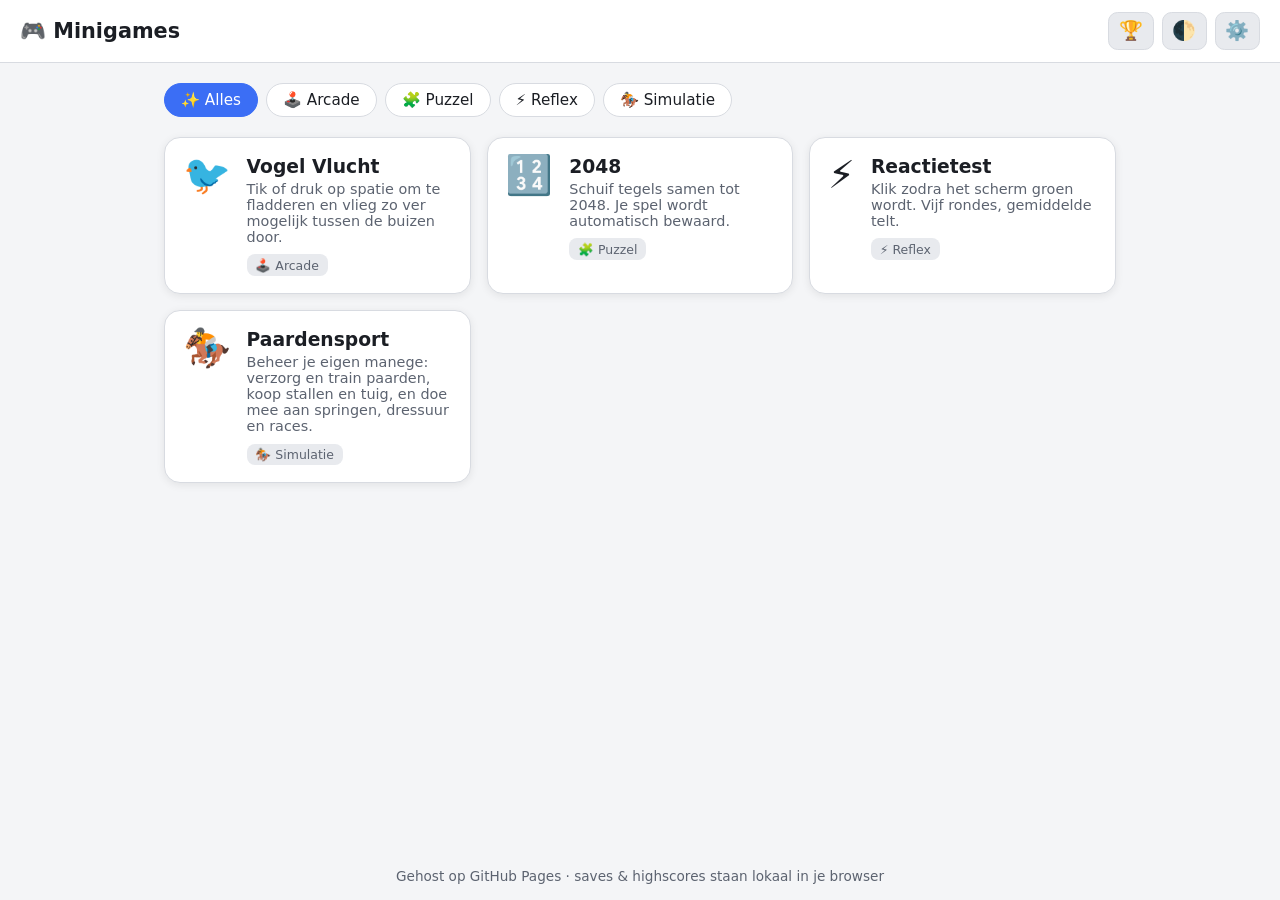
==== index.html @ d3702ab7 "Zichtbare synchronisatiestatus met details en foutmeldingen - js/sync.js: statusmachine (offline/syn" ====
<!doctype html>
<html lang="nl">
<head>
  <meta charset="utf-8">
  <meta name="viewport" content="width=device-width, initial-scale=1">
  <title>Minigames</title>
  <meta name="description" content="Een verzameling minigames met highscores, gebouwd voor GitHub Pages.">
  <link rel="icon" href="data:image/svg+xml,<svg xmlns=%22http://www.w3.org/2000/svg%22 viewBox=%220 0 100 100%22><text y=%22.9em%22 font-size=%2290%22>🎮</text></svg>">
  <link rel="icon" type="image/png" sizes="192x192" href="icons/icon-192.png">

  <!-- PWA: installeerbaar via Chrome op Android -->
  <link rel="manifest" href="manifest.webmanifest">
  <link rel="apple-touch-icon" href="icons/icon-192.png">
  <meta name="mobile-web-app-capable" content="yes">
  <meta name="apple-mobile-web-app-capable" content="yes">
  <meta name="apple-mobile-web-app-title" content="Minigames">
  <meta name="theme-color" content="#16181d" media="(prefers-color-scheme: dark)">
  <meta name="theme-color" content="#f4f5f7" media="(prefers-color-scheme: light)">

  <link rel="stylesheet" href="css/style.css">
  <script>
    // Thema direct toepassen vóór de eerste render om een flits te voorkomen.
    // Thema staat plat in minigames.settings; oude opslag (v1) als terugval.
    try {
      let t = JSON.parse(localStorage.getItem('minigames.settings') || '{}').theme;
      if (!t) t = JSON.parse(localStorage.getItem('minigames.v1') || '{}')?.settings?.theme;
      if (t) document.documentElement.dataset.theme = t;
    } catch { /* geen opgeslagen data */ }
  </script>
</head>
<body>
  <header class="app-header">
    <a class="app-title" href="#/">🎮 Minigames</a>
    <div class="header-actions">
      <button id="install-btn" class="btn btn-primary" hidden>Installeren</button>
      <button id="sync-status" class="sync-chip" title="Synchronisatiestatus" hidden></button>
      <button id="scores-btn" class="icon-btn" title="Highscores" aria-label="Highscores">🏆</button>
      <button id="account-btn" class="icon-btn" title="Inloggen / account aanmaken" aria-label="Account" hidden>👤</button>
      <button id="theme-toggle" class="icon-btn" title="Wissel licht/donker thema" aria-label="Wissel thema">🌓</button>
      <button id="data-btn" class="icon-btn" title="Opslag &amp; gegevens" aria-label="Opslag en gegevens">⚙️</button>
    </div>
  </header>

  <main id="view" class="view"></main>

  <footer class="app-footer">
    Gehost op GitHub Pages · saves &amp; highscores staan lokaal in je browser
  </footer>

  <dialog id="data-dialog">
    <h2>Gegevens</h2>
    <p>Je saves en highscores staan (versleuteld) op dit apparaat. Log in met een account om ze ook online te bewaren en op de ranglijst te komen.</p>
    <div class="dialog-actions">
      <button id="reset-btn" class="btn btn-danger">Wis alle gegevens op dit apparaat</button>
    </div>
    <form method="dialog"><button class="btn btn-primary">Sluiten</button></form>
  </dialog>

  <dialog id="account-dialog"></dialog>
  <dialog id="sync-dialog"></dialog>

  <script type="module" src="js/main.js"></script>
</body>
</html>
---- css/style.css ----
/* Thema's: licht is standaard, donker via systeemvoorkeur of data-theme. */
:root {
  --bg: #f4f5f7;
  --bg-card: #ffffff;
  --bg-inset: #e8eaee;
  --text: #1b1e24;
  --text-muted: #5c6370;
  --accent: #3b6ef5;
  --accent-text: #ffffff;
  --danger: #d64545;
  --border: #d8dbe1;
  --shadow: 0 2px 8px rgb(0 0 0 / 0.08);
  color-scheme: light;
}

@media (prefers-color-scheme: dark) {
  :root:not([data-theme='light']) {
    --bg: #14161a;
    --bg-card: #1e2128;
    --bg-inset: #2a2e37;
    --text: #e8eaee;
    --text-muted: #9aa1ad;
    --accent: #6a8ff7;
    --accent-text: #10131a;
    --danger: #e06c6c;
    --border: #333845;
    --shadow: 0 2px 8px rgb(0 0 0 / 0.4);
    color-scheme: dark;
  }
}

:root[data-theme='dark'] {
  --bg: #14161a;
  --bg-card: #1e2128;
  --bg-inset: #2a2e37;
  --text: #e8eaee;
  --text-muted: #9aa1ad;
  --accent: #6a8ff7;
  --accent-text: #10131a;
  --danger: #e06c6c;
  --border: #333845;
  --shadow: 0 2px 8px rgb(0 0 0 / 0.4);
  color-scheme: dark;
}

* { box-sizing: border-box; }

/* Zorg dat het hidden-attribuut altijd wint, ook op elementen met een
   eigen display (zoals .btn). Anders blijft bv. de installatieknop zichtbaar. */
[hidden] { display: none !important; }

body {
  margin: 0;
  font-family: system-ui, -apple-system, 'Segoe UI', sans-serif;
  background: var(--bg);
  color: var(--text);
  min-height: 100vh;
  display: flex;
  flex-direction: column;
}

/* ---------- shell ---------- */

.app-header {
  display: flex;
  justify-content: space-between;
  align-items: center;
  padding: 0.75rem 1.25rem;
  background: var(--bg-card);
  border-bottom: 1px solid var(--border);
  position: sticky;
  top: 0;
  z-index: 10;
}

.app-title {
  font-size: 1.3rem;
  font-weight: 700;
  color: var(--text);
  text-decoration: none;
}

.header-actions { display: flex; gap: 0.5rem; }

.icon-btn {
  font-size: 1.2rem;
  background: var(--bg-inset);
  border: 1px solid var(--border);
  border-radius: 0.6rem;
  padding: 0.4rem 0.6rem;
  cursor: pointer;
}
.icon-btn:hover { border-color: var(--accent); }

/* synchronisatie-indicator in de header */
.sync-chip {
  display: inline-flex;
  align-items: center;
  gap: 0.35rem;
  font-size: 0.8rem;
  font-family: inherit;
  border: 1px solid var(--border);
  background: var(--bg-inset);
  color: var(--text-muted);
  border-radius: 1rem;
  padding: 0.35rem 0.7rem;
  cursor: pointer;
  white-space: nowrap;
}
.sync-chip .sync-ico { font-weight: 700; }
.sync-chip.sync-ok { color: #2e9e4f; border-color: rgba(46, 158, 79, 0.4); }
.sync-chip.sync-syncing { color: var(--accent); border-color: var(--accent); }
.sync-chip.sync-pending { color: #b8860b; border-color: rgba(184, 134, 11, 0.4); }
.sync-chip.sync-offline { color: var(--text-muted); }
.sync-chip.sync-error { color: var(--danger); border-color: var(--danger); }
.sync-ico.spin { display: inline-block; animation: sync-spin 0.9s linear infinite; }
@keyframes sync-spin { to { transform: rotate(360deg); } }
@media (max-width: 34rem) { .sync-chip .sync-label { display: none; } }

.sync-err-box {
  background: var(--bg-inset);
  border: 1px solid var(--danger);
  border-radius: 0.6rem;
  padding: 0.6rem 0.8rem;
  margin: 0.6rem 0;
  color: var(--text);
  font-size: 0.85rem;
  word-break: break-word;
}
.sync-hint { color: var(--text-muted); font-size: 0.85rem; margin: 0.2rem 0 0; }
.muted-line { color: var(--text-muted); font-size: 0.85rem; }
.sc-err { color: var(--danger); font-size: 0.78rem; word-break: break-word; }

.view {
  flex: 1;
  width: 100%;
  max-width: 62rem;
  margin: 0 auto;
  padding: 1.25rem;
}

.app-footer {
  text-align: center;
  padding: 1rem;
  color: var(--text-muted);
  font-size: 0.85rem;
}

/* ---------- knoppen ---------- */

.btn {
  display: inline-block;
  background: var(--bg-inset);
  color: var(--text);
  border: 1px solid var(--border);
  border-radius: 0.6rem;
  padding: 0.5rem 1rem;
  font-size: 0.95rem;
  font-family: inherit;
  cursor: pointer;
  text-decoration: none;
  text-align: center;
}
.btn:hover { border-color: var(--accent); }
.btn-primary { background: var(--accent); color: var(--accent-text); border-color: var(--accent); }
.btn-danger { color: var(--danger); border-color: var(--danger); }

/* ---------- startscherm ---------- */

.chips { display: flex; flex-wrap: wrap; gap: 0.5rem; margin-bottom: 1.25rem; }

.chip {
  background: var(--bg-card);
  border: 1px solid var(--border);
  color: var(--text);
  border-radius: 2rem;
  padding: 0.45rem 1rem;
  font-size: 0.95rem;
  font-family: inherit;
  cursor: pointer;
}
.chip:hover { border-color: var(--accent); }
.chip-active { background: var(--accent); color: var(--accent-text); border-color: var(--accent); }

.cards {
  display: grid;
  grid-template-columns: repeat(auto-fill, minmax(17rem, 1fr));
  gap: 1rem;
}

.card {
  display: flex;
  gap: 1rem;
  background: var(--bg-card);
  border: 1px solid var(--border);
  border-radius: 1rem;
  padding: 1.1rem;
  text-decoration: none;
  color: var(--text);
  box-shadow: var(--shadow);
  transition: transform 0.12s ease, border-color 0.12s ease;
}
.card:hover { transform: translateY(-2px); border-color: var(--accent); }

.card-icon { font-size: 2.4rem; line-height: 1; }
.card-body h3 { margin: 0 0 0.25rem; }
.card-body p { margin: 0 0 0.6rem; color: var(--text-muted); font-size: 0.9rem; }
.card-meta { display: flex; flex-wrap: wrap; gap: 0.4rem; }

.tag {
  font-size: 0.78rem;
  background: var(--bg-inset);
  border-radius: 0.5rem;
  padding: 0.2rem 0.55rem;
  color: var(--text-muted);
}
.tag-score { color: var(--accent); font-weight: 600; }
.tag-save { color: var(--text); }

.empty { color: var(--text-muted); }

/* ---------- gamepagina ---------- */

.game-header { display: flex; align-items: center; gap: 1rem; margin-bottom: 1rem; }
.game-header h2 { margin: 0; }

.game-layout {
  display: grid;
  grid-template-columns: 1fr 16rem;
  gap: 1.25rem;
  align-items: start;
}

@media (max-width: 46rem) {
  .game-layout { grid-template-columns: 1fr; }
}

.game-root {
  background: var(--bg-card);
  border: 1px solid var(--border);
  border-radius: 1rem;
  padding: 1.25rem;
  box-shadow: var(--shadow);
}

.highscores {
  background: var(--bg-card);
  border: 1px solid var(--border);
  border-radius: 1rem;
  padding: 1rem 1.25rem;
  box-shadow: var(--shadow);
}
.highscores h3 { margin-top: 0; }

.score-list { margin: 0; padding-left: 1.4rem; }
.score-list li { display: flex; justify-content: space-between; gap: 0.5rem; padding: 0.15rem 0; }
.score-list li:first-child { font-weight: 700; color: var(--accent); }
.score-date { color: var(--text-muted); font-size: 0.82rem; }
.hs-name { overflow: hidden; text-overflow: ellipsis; white-space: nowrap; }

.hs-tabs { display: flex; gap: 0.4rem; margin-bottom: 0.75rem; }
.hs-tabs .btn { flex: 1; padding: 0.35rem 0.5rem; font-size: 0.85rem; }

/* ---------- highscore-overzicht ---------- */

.scores-head { display: flex; align-items: center; gap: 1rem; margin-bottom: 0.5rem; }
.scores-head h2 { margin: 0; }
.scores-tabs { max-width: 20rem; }
.scores-sub { color: var(--text-muted); margin: 0 0 1.1rem; }

.scores-grid {
  display: grid;
  grid-template-columns: repeat(auto-fill, minmax(16rem, 1fr));
  gap: 1rem;
}

.score-card {
  background: var(--bg-card);
  border: 1px solid var(--border);
  border-radius: 1rem;
  padding: 1rem 1.1rem;
  box-shadow: var(--shadow);
  display: flex;
  flex-direction: column;
  gap: 0.7rem;
}
.score-card-head { display: flex; align-items: center; gap: 0.55rem; }
.score-card-head .sc-icon { font-size: 1.6rem; line-height: 1; }
.score-card-head h3 { margin: 0; font-size: 1.05rem; }
.score-card-head .tag { margin-left: auto; }

.champ {
  display: flex;
  align-items: center;
  gap: 0.7rem;
  padding: 0.6rem 0.8rem;
  border-radius: 0.7rem;
  background: linear-gradient(135deg, rgba(255, 200, 60, 0.22), rgba(255, 200, 60, 0.05));
  border: 1px solid rgba(255, 200, 60, 0.55);
}
.champ-crown { font-size: 1.7rem; line-height: 1; filter: drop-shadow(0 1px 1px rgba(0, 0, 0, 0.2)); }
.champ-name { font-size: 0.78rem; color: var(--text-muted); overflow: hidden; text-overflow: ellipsis; white-space: nowrap; }
.champ-score { font-weight: 800; font-size: 1.2rem; color: var(--text); font-variant-numeric: tabular-nums; }

.rank-list { margin: 0; padding: 0; list-style: none; display: flex; flex-direction: column; gap: 0.25rem; }
.rank-list li { display: flex; align-items: center; gap: 0.5rem; font-size: 0.9rem; }
.rank-list .rk { width: 1.3rem; color: var(--text-muted); font-variant-numeric: tabular-nums; }
.rank-list .nm { flex: 1; overflow: hidden; text-overflow: ellipsis; white-space: nowrap; color: var(--text-muted); }
.rank-list .sc { font-weight: 600; font-variant-numeric: tabular-nums; }

.acc-form { display: flex; flex-direction: column; gap: 0.6rem; margin-top: 0.5rem; }
.acc-input {
  background: var(--bg-inset);
  color: var(--text);
  border: 1px solid var(--border);
  border-radius: 0.6rem;
  padding: 0.6rem 0.8rem;
  font-size: 1rem;
  font-family: inherit;
}
.acc-input:focus { outline: 2px solid var(--accent); outline-offset: 1px; }
.acc-msg { min-height: 1.2rem; color: var(--accent); font-weight: 600; font-size: 0.9rem; }

/* ---------- dialoog ---------- */

dialog {
  background: var(--bg-card);
  color: var(--text);
  border: 1px solid var(--border);
  border-radius: 1rem;
  padding: 1.5rem;
  max-width: 26rem;
  box-shadow: var(--shadow);
}
dialog::backdrop { background: rgb(0 0 0 / 0.5); }
.dialog-actions { display: flex; flex-direction: column; gap: 0.6rem; margin: 1rem 0; }

/* ---------- gedeelde game-elementen ---------- */

.game-toolbar {
  display: flex;
  flex-wrap: wrap;
  align-items: center;
  gap: 0.75rem;
  margin-bottom: 1rem;
}

.stat {
  background: var(--bg-inset);
  border-radius: 0.6rem;
  padding: 0.4rem 0.8rem;
  font-size: 0.95rem;
}
.stat b { font-variant-numeric: tabular-nums; }

.game-stage { position: relative; display: flex; justify-content: center; }

.overlay {
  position: absolute;
  inset: 0;
  display: flex;
  flex-direction: column;
  justify-content: center;
  align-items: center;
  gap: 0.75rem;
  background: rgb(0 0 0 / 0.65);
  color: #fff;
  border-radius: 0.75rem;
  text-align: center;
  padding: 1rem;
}
.overlay h3 { margin: 0; font-size: 1.4rem; }
.overlay[hidden] { display: none; }

/* ---------- reactietest ---------- */

.reaction-zone {
  width: 100%;
  min-height: 16rem;
  border: none;
  border-radius: 0.75rem;
  font-size: 1.3rem;
  font-family: inherit;
  cursor: pointer;
  color: #fff;
  background: var(--accent);
  padding: 1rem;
}
.reaction-zone.waiting { background: #c0392b; }
.reaction-zone.go { background: #27ae60; }

.game-hint { margin-top: 1rem; color: var(--text-muted); }

/* ---------- 2048 ---------- */

.g2048-grid {
  position: relative;
  width: 100%;
  max-width: 22rem;
  margin: 0 auto;
  background: var(--bg-inset);
  border-radius: 0.75rem;
  touch-action: none;
  user-select: none;
}

#g2048-bg, #g2048-tiles { position: absolute; inset: 0; }

.g2048-cell-bg {
  position: absolute;
  border-radius: 0.5rem;
  background: var(--bg-card);
}

.g2048-tile {
  position: absolute;
  display: flex;
  justify-content: center;
  align-items: center;
  border-radius: 0.5rem;
  font-weight: 700;
  color: var(--text);
  font-variant-numeric: tabular-nums;
  transition: left 0.12s ease, top 0.12s ease;
  will-change: left, top;
}
/* Tijdens (her)opmaak geen schuifanimatie, bv. bij resize. */
.g2048-nt .g2048-tile { transition: none; }

.g2048-appear { animation: g2048-appear 0.16s ease; }
.g2048-pop { animation: g2048-pop 0.18s ease; }
@keyframes g2048-appear { 0% { transform: scale(0.1); opacity: 0.2; } 100% { transform: scale(1); opacity: 1; } }
@keyframes g2048-pop { 0% { transform: scale(1); } 50% { transform: scale(1.2); } 100% { transform: scale(1); } }

@media (prefers-reduced-motion: reduce) {
  .g2048-tile { transition: none; }
  .g2048-appear, .g2048-pop { animation: none; }
}

.t2 { background: #eee4da; color: #776e65; }
.t4 { background: #ede0c8; color: #776e65; }
.t8 { background: #f2b179; color: #fff; }
.t16 { background: #f59563; color: #fff; }
.t32 { background: #f67c5f; color: #fff; }
.t64 { background: #f65e3b; color: #fff; }
.t128 { background: #edcf72; color: #fff; font-size: 1.1rem; }
.t256 { background: #edcc61; color: #fff; font-size: 1.1rem; }
.t512 { background: #edc850; color: #fff; font-size: 1.1rem; }
.t1024 { background: #edc53f; color: #fff; font-size: 0.95rem; }
.t2048 { background: #edc22e; color: #fff; font-size: 0.95rem; }
.tbig { background: #3c3a32; color: #fff; font-size: 0.95rem; }
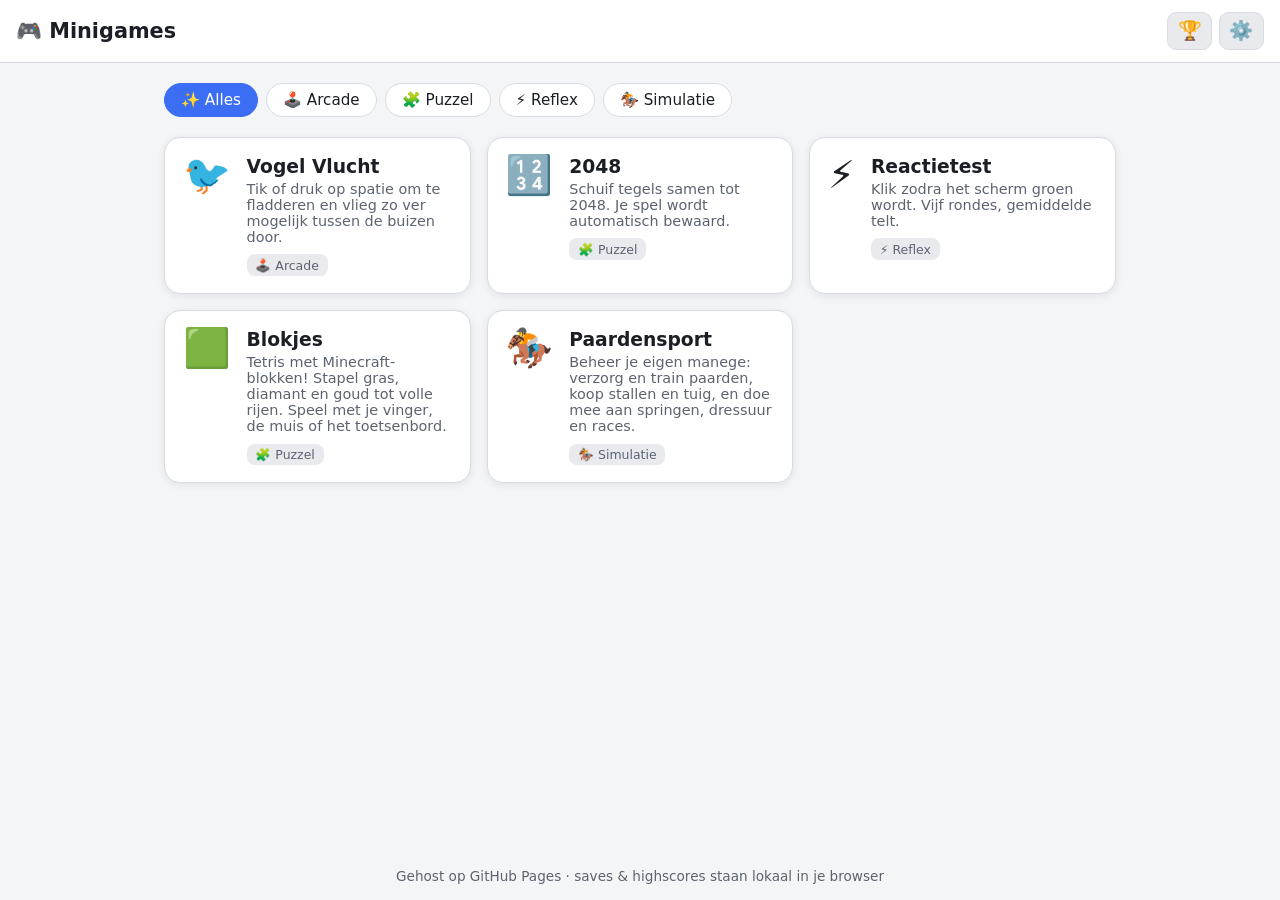
==== commit 8562b927: "Topbar/menu opschonen + horizontale scroll op mobiel fixen - Horizontale overflow op smalle schermen" ====
--- a/index.html
+++ b/index.html
@@ -36,8 +36,7 @@
       <button id="sync-status" class="sync-chip" title="Synchronisatiestatus" hidden></button>
       <button id="scores-btn" class="icon-btn" title="Highscores" aria-label="Highscores">🏆</button>
       <button id="account-btn" class="icon-btn" title="Inloggen / account aanmaken" aria-label="Account" hidden>👤</button>
-      <button id="theme-toggle" class="icon-btn" title="Wissel licht/donker thema" aria-label="Wissel thema">🌓</button>
-      <button id="data-btn" class="icon-btn" title="Opslag &amp; gegevens" aria-label="Opslag en gegevens">⚙️</button>
+      <button id="data-btn" class="icon-btn" title="Instellingen" aria-label="Instellingen">⚙️</button>
     </div>
   </header>
 
@@ -47,14 +46,7 @@
     Gehost op GitHub Pages · saves &amp; highscores staan lokaal in je browser
   </footer>
 
-  <dialog id="data-dialog">
-    <h2>Gegevens</h2>
-    <p>Je saves en highscores staan (versleuteld) op dit apparaat. Log in met een account om ze ook online te bewaren en op de ranglijst te komen.</p>
-    <div class="dialog-actions">
-      <button id="reset-btn" class="btn btn-danger">Wis alle gegevens op dit apparaat</button>
-    </div>
-    <form method="dialog"><button class="btn btn-primary">Sluiten</button></form>
-  </dialog>
+  <dialog id="data-dialog"></dialog>
 
   <dialog id="account-dialog"></dialog>
   <dialog id="sync-dialog"></dialog>
--- a/css/style.css
+++ b/css/style.css
@@ -49,6 +49,9 @@
    eigen display (zoals .btn). Anders blijft bv. de installatieknop zichtbaar. */
 [hidden] { display: none !important; }
 
+/* Nooit horizontaal scrollen op de app zelf (o.a. op smalle telefoons). */
+html, body { max-width: 100%; overflow-x: hidden; }
+
 body {
   margin: 0;
   font-family: system-ui, -apple-system, 'Segoe UI', sans-serif;
@@ -65,7 +68,8 @@
   display: flex;
   justify-content: space-between;
   align-items: center;
-  padding: 0.75rem 1.25rem;
+  gap: 0.5rem;
+  padding: 0.75rem 1rem;
   background: var(--bg-card);
   border-bottom: 1px solid var(--border);
   position: sticky;
@@ -78,9 +82,21 @@
   font-weight: 700;
   color: var(--text);
   text-decoration: none;
-}
-
-.header-actions { display: flex; gap: 0.5rem; }
+  min-width: 0;
+  overflow: hidden;
+  text-overflow: ellipsis;
+  white-space: nowrap;
+}
+
+.header-actions { display: flex; gap: 0.4rem; flex-shrink: 0; align-items: center; }
+
+/* Ingelogd: accountknop krijgt een accentrandje. */
+.icon-btn.logged-in { border-color: var(--accent); color: var(--accent); }
+
+@media (max-width: 26rem) {
+  .app-title { font-size: 1.1rem; }
+  .icon-btn { padding: 0.4rem 0.5rem; }
+}
 
 .icon-btn {
   font-size: 1.2rem;
@@ -334,6 +350,10 @@
 }
 dialog::backdrop { background: rgb(0 0 0 / 0.5); }
 .dialog-actions { display: flex; flex-direction: column; gap: 0.6rem; margin: 1rem 0; }
+
+.settings-row { display: flex; flex-direction: column; gap: 0.5rem; margin: 0.5rem 0 1rem; }
+.settings-label { font-weight: 600; }
+.theme-tabs { margin-bottom: 0; }
 
 /* ---------- gedeelde game-elementen ---------- */
 
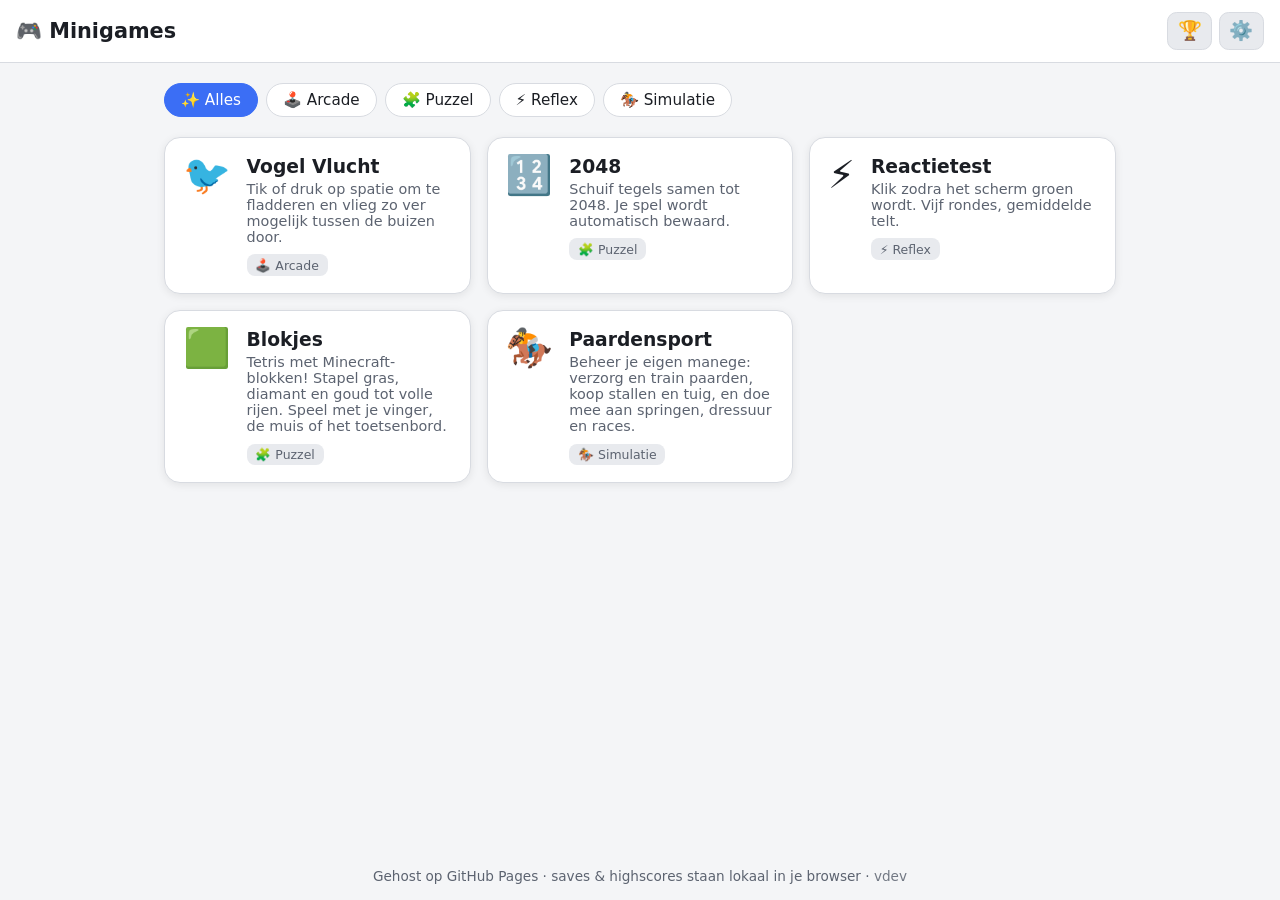
==== commit 9e053e11: "Versienummer in de app + betrouwbare updates en handmatige vernieuwing - js/version.js met APP_VERSI" ====
--- a/index.html
+++ b/index.html
@@ -44,6 +44,7 @@
 
   <footer class="app-footer">
     Gehost op GitHub Pages · saves &amp; highscores staan lokaal in je browser
+    · <span id="app-version" class="app-version"></span>
   </footer>
 
   <dialog id="data-dialog"></dialog>
--- a/css/style.css
+++ b/css/style.css
@@ -161,6 +161,7 @@
   color: var(--text-muted);
   font-size: 0.85rem;
 }
+.app-version { font-variant-numeric: tabular-nums; opacity: 0.85; }
 
 /* ---------- knoppen ---------- */
 
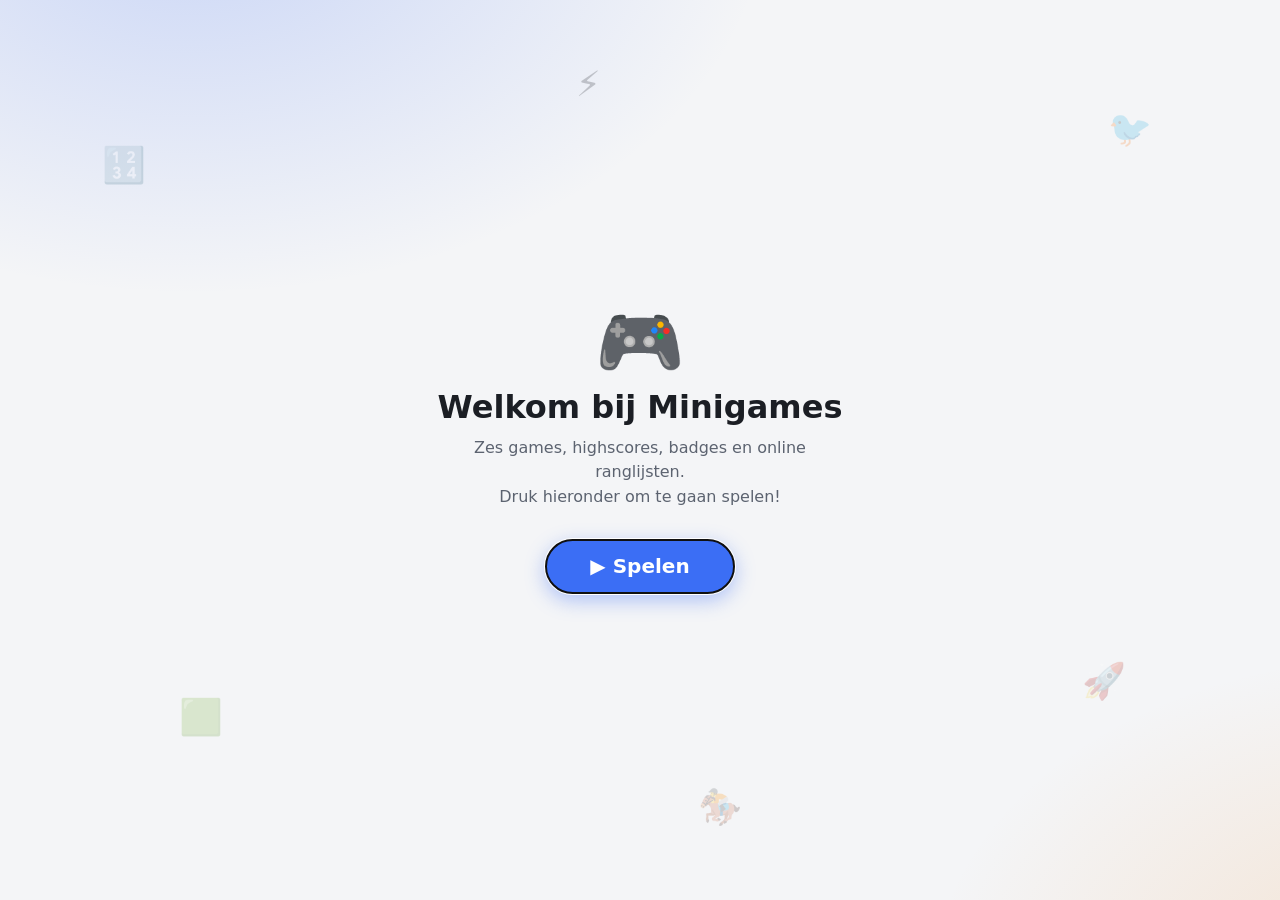
==== commit 0e4bb4b1: "Welkomstscherm bij het openen van de app - Volledig scherm met 'Welkom bij Minigames', uitleg en een" ====
--- a/index.html
+++ b/index.html
@@ -29,6 +29,19 @@
   </script>
 </head>
 <body>
+  <div id="welcome" class="welcome" hidden>
+    <div class="welcome-icons" aria-hidden="true">
+      <span>🔢</span><span>🐦</span><span>🟩</span><span>🚀</span><span>⚡</span><span>🏇</span>
+    </div>
+    <div class="welcome-inner">
+      <div class="welcome-logo" aria-hidden="true">🎮</div>
+      <h1>Welkom bij Minigames</h1>
+      <p>Zes games, highscores, badges en online ranglijsten.<br>
+         Druk hieronder om te gaan spelen!</p>
+      <button id="welcome-play" class="btn btn-primary welcome-play">▶&nbsp;Spelen</button>
+    </div>
+  </div>
+
   <header class="app-header">
     <a class="app-title" href="#/">🎮 Minigames</a>
     <div class="header-actions">
--- a/css/style.css
+++ b/css/style.css
@@ -217,9 +217,45 @@
   box-shadow: var(--shadow);
   transition: transform 0.12s ease, border-color 0.12s ease;
 }
-.card:hover { transform: translateY(-2px); border-color: var(--accent); }
-
-.card-icon { font-size: 2.4rem; line-height: 1; }
+.card:hover {
+  transform: translateY(-3px);
+  border-color: var(--accent);
+  box-shadow: 0 8px 22px rgb(0 0 0 / 0.14);
+}
+
+/* Kaarten vliegen gestaggerd in bij het openen van het startscherm. */
+@media (prefers-reduced-motion: no-preference) {
+  .cards .card { animation: card-in 0.38s ease backwards; }
+  .cards .card:nth-child(2) { animation-delay: 0.05s; }
+  .cards .card:nth-child(3) { animation-delay: 0.1s; }
+  .cards .card:nth-child(4) { animation-delay: 0.15s; }
+  .cards .card:nth-child(5) { animation-delay: 0.2s; }
+  .cards .card:nth-child(6) { animation-delay: 0.25s; }
+  .cards .card:nth-child(n+7) { animation-delay: 0.3s; }
+}
+@keyframes card-in {
+  from { opacity: 0; transform: translateY(12px); }
+}
+
+.card-icon {
+  font-size: 2rem;
+  line-height: 1;
+  width: 3.6rem;
+  height: 3.6rem;
+  flex-shrink: 0;
+  display: flex;
+  align-items: center;
+  justify-content: center;
+  border-radius: 1rem;
+  background: var(--bg-inset);
+}
+/* Gekleurde icoontegel per categorie (werkt in licht én donker thema). */
+.card-cat-arcade .card-icon { background: rgba(240, 150, 60, 0.18); }
+.card-cat-puzzel .card-icon { background: rgba(70, 170, 95, 0.18); }
+.card-cat-reflex .card-icon { background: rgba(240, 200, 60, 0.22); }
+.card-cat-simulatie .card-icon { background: rgba(95, 135, 245, 0.18); }
+/* Vogel Vlucht: eigen artwork in een mini-luchtje. */
+.card-game-vogelvlucht .card-icon { background: linear-gradient(180deg, #5b9fee, #bfe0f8); }
 .card-body h3 { margin: 0 0 0.25rem; }
 .card-body p { margin: 0 0 0.6rem; color: var(--text-muted); font-size: 0.9rem; }
 .card-meta { display: flex; flex-wrap: wrap; gap: 0.4rem; }
@@ -272,6 +308,7 @@
 .score-list { margin: 0; padding-left: 1.4rem; }
 .score-list li { display: flex; justify-content: space-between; gap: 0.5rem; padding: 0.15rem 0; }
 .score-list li:first-child { font-weight: 700; color: var(--accent); }
+.highscores .score-list li:first-child::before { content: '👑'; margin-right: 0.15rem; }
 .score-date { color: var(--text-muted); font-size: 0.82rem; }
 .hs-name { overflow: hidden; text-overflow: ellipsis; white-space: nowrap; }
 
@@ -324,6 +361,51 @@
 .rank-list .rk { width: 1.3rem; color: var(--text-muted); font-variant-numeric: tabular-nums; }
 .rank-list .nm { flex: 1; overflow: hidden; text-overflow: ellipsis; white-space: nowrap; color: var(--text-muted); }
 .rank-list .sc { font-weight: 600; font-variant-numeric: tabular-nums; }
+
+/* ---------- badges ---------- */
+
+.badges-title { margin: 1.6rem 0 0.8rem; }
+
+.badges-grid {
+  display: grid;
+  grid-template-columns: repeat(auto-fill, minmax(11rem, 1fr));
+  gap: 0.8rem;
+}
+
+.badge {
+  background: var(--bg-card);
+  border: 1px solid var(--border);
+  border-radius: 0.9rem;
+  padding: 0.8rem 0.9rem;
+  display: flex;
+  flex-direction: column;
+  gap: 0.25rem;
+  opacity: 0.55;
+  filter: grayscale(0.6);
+}
+.badge-earned {
+  opacity: 1;
+  filter: none;
+  border-color: rgba(240, 190, 60, 0.7);
+  background: linear-gradient(135deg, rgba(255, 200, 60, 0.14), var(--bg-card) 55%);
+}
+.badge-ico { font-size: 1.6rem; line-height: 1; }
+.badge b { font-size: 0.92rem; }
+.badge-desc { font-size: 0.78rem; color: var(--text-muted); }
+
+/* streak-indicator op het startscherm */
+.streak-chip {
+  margin-left: auto;
+  align-self: center;
+  font-size: 0.85rem;
+  font-weight: 700;
+  color: #d9822b;
+  background: rgba(240, 150, 60, 0.14);
+  border: 1px solid rgba(240, 150, 60, 0.45);
+  border-radius: 2rem;
+  padding: 0.35rem 0.8rem;
+  white-space: nowrap;
+}
 
 .acc-form { display: flex; flex-direction: column; gap: 0.6rem; margin-top: 0.5rem; }
 .acc-input {
@@ -412,6 +494,111 @@
 
 .game-hint { margin-top: 1rem; color: var(--text-muted); }
 
+/* ---------- welkomstscherm ---------- */
+
+.welcome {
+  position: fixed;
+  inset: 0;
+  z-index: 150;
+  display: flex;
+  align-items: center;
+  justify-content: center;
+  text-align: center;
+  padding: 1.5rem;
+  overflow: hidden;
+  background:
+    radial-gradient(60rem 40rem at 15% -10%, rgba(95, 135, 245, 0.28), transparent 60%),
+    radial-gradient(50rem 35rem at 110% 110%, rgba(240, 150, 60, 0.2), transparent 60%),
+    var(--bg);
+  opacity: 1;
+  transition: opacity 0.45s ease;
+}
+.welcome.welcome-hide { opacity: 0; pointer-events: none; }
+
+.welcome-inner { position: relative; max-width: 26rem; }
+.welcome-logo { font-size: 4.5rem; line-height: 1; margin-bottom: 0.6rem; }
+.welcome h1 { margin: 0 0 0.6rem; font-size: 2rem; text-wrap: balance; }
+.welcome p { color: var(--text-muted); margin: 0 0 1.8rem; line-height: 1.55; }
+
+.welcome-play {
+  font-size: 1.25rem;
+  font-weight: 700;
+  padding: 0.9rem 2.8rem;
+  border-radius: 2rem;
+  box-shadow: 0 6px 20px rgba(59, 110, 245, 0.4);
+}
+
+.welcome-icons { position: absolute; inset: 0; pointer-events: none; }
+.welcome-icons span { position: absolute; font-size: 2.2rem; opacity: 0.22; }
+.welcome-icons span:nth-child(1) { left: 8%; top: 16%; }
+.welcome-icons span:nth-child(2) { right: 10%; top: 12%; }
+.welcome-icons span:nth-child(3) { left: 14%; bottom: 18%; }
+.welcome-icons span:nth-child(4) { right: 12%; bottom: 22%; }
+.welcome-icons span:nth-child(5) { left: 45%; top: 7%; }
+.welcome-icons span:nth-child(6) { right: 42%; bottom: 8%; }
+
+@media (prefers-reduced-motion: no-preference) {
+  .welcome-inner { animation: card-in 0.5s ease backwards; }
+  .welcome-logo { animation: welcome-wob 2.4s ease-in-out infinite; }
+  .welcome-play { animation: welcome-pulse 1.8s ease-in-out infinite; }
+  .welcome-icons span { animation: welcome-float 5s ease-in-out infinite; }
+  .welcome-icons span:nth-child(2n) { animation-duration: 6.5s; animation-delay: 1.2s; }
+  .welcome-icons span:nth-child(3n) { animation-duration: 7.5s; animation-delay: 0.6s; }
+}
+@keyframes welcome-wob { 0%, 100% { transform: rotate(-6deg); } 50% { transform: rotate(6deg); } }
+@keyframes welcome-pulse {
+  0%, 100% { box-shadow: 0 6px 20px rgba(59, 110, 245, 0.4); }
+  50% { box-shadow: 0 8px 30px rgba(59, 110, 245, 0.7); }
+}
+@keyframes welcome-float { 0%, 100% { transform: translateY(0); } 50% { transform: translateY(-14px); } }
+
+/* ---------- feest-effecten (records) ---------- */
+
+.fx-confetti { position: fixed; inset: 0; pointer-events: none; z-index: 200; }
+
+.fx-toast {
+  position: fixed;
+  left: 50%;
+  bottom: 1.5rem;
+  transform: translate(-50%, 1rem);
+  background: var(--bg-card);
+  color: var(--text);
+  border: 1px solid var(--accent);
+  border-radius: 2rem;
+  padding: 0.6rem 1.2rem;
+  font-weight: 700;
+  box-shadow: var(--shadow);
+  opacity: 0;
+  transition: opacity 0.3s ease, transform 0.3s ease;
+  z-index: 210;
+  max-width: 90vw;
+  text-align: center;
+}
+.fx-toast.show { opacity: 1; transform: translate(-50%, 0); }
+
+/* ---------- schermvullend spelen (zie richtlijn in README) ---------- */
+
+/* Uitleg-dialoog achter een ❔-knop, zodat er geen vaste teksttegel onder het
+   speelveld ruimte inneemt. */
+.game-help { max-width: 22rem; }
+.game-help h2 { margin: 0 0 0.6rem; font-size: 1.15rem; }
+.game-help-list {
+  margin: 0 0 1rem;
+  padding-left: 1.1rem;
+  display: flex;
+  flex-direction: column;
+  gap: 0.4rem;
+  font-size: 0.92rem;
+}
+
+/* Compactere paginarand op telefoons: meer ruimte voor het speelveld. */
+@media (max-width: 46rem) {
+  .view { padding: 0.75rem; }
+  .game-header { margin-bottom: 0.6rem; }
+  .game-root { padding: 0.85rem; }
+  .game-toolbar { margin-bottom: 0.6rem; }
+}
+
 /* ---------- 2048 ---------- */
 
 .g2048-grid {
@@ -456,6 +643,223 @@
 @media (prefers-reduced-motion: reduce) {
   .g2048-tile { transition: none; }
   .g2048-appear, .g2048-pop { animation: none; }
+}
+
+/* ---------- Blokjes (Tetris, Minecraft-editie) ---------- */
+
+/* Fullscreen-laag: eigen scherm los van de app-chrome. Een flex-kolom verdeelt
+   de hoogte over bovenbalk (vast) — speelveld (vult de rest) — knoppen (vast). */
+.tetris-fs {
+  position: fixed;
+  inset: 0;
+  height: 100dvh;
+  z-index: 60;
+  background: var(--bg);
+  color: var(--text);
+  display: flex;
+  flex-direction: column;
+  overscroll-behavior: none;
+}
+.tetris-fs-top {
+  flex: 0 0 auto;
+  display: flex;
+  flex-wrap: wrap;
+  align-items: center;
+  gap: 0.4rem;
+  padding: calc(0.5rem + env(safe-area-inset-top)) 0.7rem 0.5rem;
+  border-bottom: 1px solid var(--border);
+}
+.tetris-fs-top .stat { padding: 0.3rem 0.55rem; font-size: 0.85rem; }
+.tetris-fs-back { padding: 0.35rem 0.7rem; font-size: 0.9rem; white-space: nowrap; }
+.tetris-top-actions { display: flex; gap: 0.4rem; margin-left: auto; }
+.tetris-top-actions .btn { padding: 0.35rem 0.7rem; font-size: 0.85rem; }
+
+.tetris-fs-board {
+  flex: 1 1 auto;
+  min-height: 0;
+  display: flex;
+  justify-content: center;
+  align-items: center;
+  padding: 0.4rem;
+}
+
+.tetris-fs .tetris-controls {
+  flex: 0 0 auto;
+  width: 100%;
+  max-width: 34rem;
+  margin: 0 auto;
+  padding: 0.4rem 0.7rem calc(0.5rem + env(safe-area-inset-bottom));
+}
+
+.tetris-boardwrap { position: relative; flex: 0 0 auto; max-width: 100%; }
+
+.tetris-nextmini { display: flex; align-items: center; }
+.tetris-nextmini canvas {
+  width: 42px; height: 42px; background: #24262d;
+  border: 2px solid #3a3d46; border-radius: 0.3rem; image-rendering: pixelated;
+}
+
+.tetris-board {
+  display: block;
+  border-radius: 0.4rem;
+  border: 3px solid #3a3d46;
+  box-shadow: inset 0 0 0 2px #1a1c22, 0 4px 12px rgb(0 0 0 / 0.35);
+  touch-action: none;
+  user-select: none;
+  image-rendering: pixelated;
+}
+
+/* Uitleg-dialoog achter de ❔-knop. */
+.tetris-help { max-width: 22rem; }
+.tetris-help h2 { margin: 0 0 0.6rem; font-size: 1.15rem; }
+.tetris-help-list {
+  margin: 0 0 1rem;
+  padding-left: 1.1rem;
+  display: flex;
+  flex-direction: column;
+  gap: 0.45rem;
+  font-size: 0.9rem;
+  line-height: 1.35;
+}
+
+/* Bediening op één rij: ◀ ⟳ ▶ en de bredere vallen-knop. Scheelt hoogte, dus
+   meer speelruimte voor het bord. */
+.tetris-controls {
+  display: flex;
+  gap: 0.5rem;
+  max-width: 34rem;
+  margin: 0.6rem auto 0;
+}
+.tet-pad {
+  flex: 1;
+  font-size: 1.5rem;
+  line-height: 1;
+  padding: 0.7rem 0;
+  background: var(--bg-inset);
+  color: var(--text);
+  border: 1px solid var(--border);
+  border-radius: 0.8rem;
+  cursor: pointer;
+  touch-action: manipulation;
+  user-select: none;
+  -webkit-user-select: none;
+  -webkit-tap-highlight-color: transparent;
+}
+.tet-pad:active { background: var(--accent); color: var(--accent-text); border-color: var(--accent); transform: translateY(1px); }
+.tet-pad-wide { flex: 1.7; font-size: 1rem; }
+.tet-pad-drop { background: var(--accent); color: var(--accent-text); border-color: var(--accent); font-weight: 700; }
+
+/* ---------- Ruimteschieter (neon-editie, fullscreen) ---------- */
+
+.rs-fs {
+  position: fixed;
+  inset: 0;
+  height: 100dvh;
+  z-index: 60;
+  background: #05060f;
+  color: #eaf6ff;
+  display: flex;
+  flex-direction: column;
+  overscroll-behavior: none;
+  font-family: system-ui, -apple-system, 'Segoe UI', sans-serif;
+}
+.rs-top {
+  flex: 0 0 auto;
+  display: flex;
+  flex-wrap: wrap;
+  align-items: center;
+  gap: 0.4rem;
+  padding: calc(0.5rem + env(safe-area-inset-top)) 0.7rem 0.5rem;
+  border-bottom: 1px solid #1a2350;
+}
+.rs-stat {
+  background: #0e1636;
+  border: 1px solid #24306a;
+  border-radius: 0.5rem;
+  padding: 0.3rem 0.6rem;
+  font-size: 0.85rem;
+}
+.rs-stat b { color: #39f6ff; font-variant-numeric: tabular-nums; }
+.rs-btn {
+  background: #0e1636;
+  color: #eaf6ff;
+  border: 1px solid #24306a;
+  border-radius: 0.5rem;
+  padding: 0.35rem 0.7rem;
+  font-size: 0.85rem;
+  font-family: inherit;
+  cursor: pointer;
+}
+.rs-btn:hover { border-color: #39f6ff; }
+.rs-btn.primary { background: #39f6ff; color: #04121a; border-color: #39f6ff; font-weight: 700; }
+.rs-back { white-space: nowrap; }
+.rs-actions { display: flex; gap: 0.4rem; margin-left: auto; }
+
+.rs-area { flex: 1 1 auto; min-height: 0; position: relative; }
+.rs-canvas { display: block; width: 100%; height: 100%; touch-action: none; user-select: none; }
+
+.rs-controls {
+  flex: 0 0 auto;
+  display: flex;
+  gap: 0.5rem;
+  width: 100%;
+  max-width: 34rem;
+  margin: 0 auto;
+  padding: 0.4rem 0.7rem calc(0.5rem + env(safe-area-inset-bottom));
+}
+.rs-pad {
+  flex: 1;
+  font-size: 1.6rem;
+  line-height: 1;
+  padding: 0.7rem 0;
+  background: #0e1636;
+  color: #eaf6ff;
+  border: 1px solid #24306a;
+  border-radius: 0.8rem;
+  cursor: pointer;
+  touch-action: manipulation;
+  user-select: none;
+  -webkit-user-select: none;
+  -webkit-tap-highlight-color: transparent;
+}
+.rs-pad:active { background: #39f6ff; color: #04121a; border-color: #39f6ff; transform: translateY(1px); }
+.rs-pad-fire { flex: 1.5; font-size: 1.05rem; font-weight: 700; background: #ff3df0; color: #fff; border-color: #ff3df0; }
+.rs-pad-fire:active { background: #ff7bf5; border-color: #ff7bf5; color: #2a002a; }
+
+.rs-overlay {
+  position: absolute;
+  inset: 0;
+  display: flex;
+  flex-direction: column;
+  align-items: center;
+  justify-content: center;
+  gap: 0.7rem;
+  text-align: center;
+  background: rgba(3, 5, 15, 0.82);
+  color: #eaf6ff;
+  padding: 1rem;
+}
+.rs-overlay[hidden] { display: none; }
+.rs-overlay h2 { margin: 0; font-size: 1.4rem; color: #39f6ff; text-shadow: 0 0 14px rgba(57, 246, 255, 0.6); }
+.rs-overlay p { margin: 0; }
+
+.rs-help {
+  max-width: 22rem;
+  background: #0e1636;
+  color: #eaf6ff;
+  border: 1px solid #24306a;
+  border-radius: 0.8rem;
+}
+.rs-help::backdrop { background: rgba(2, 4, 12, 0.7); }
+.rs-help h2 { margin: 0 0 0.6rem; font-size: 1.15rem; color: #39f6ff; }
+.rs-help-list {
+  margin: 0 0 1rem;
+  padding-left: 1.1rem;
+  display: flex;
+  flex-direction: column;
+  gap: 0.45rem;
+  font-size: 0.9rem;
+  line-height: 1.35;
 }
 
 .t2 { background: #eee4da; color: #776e65; }
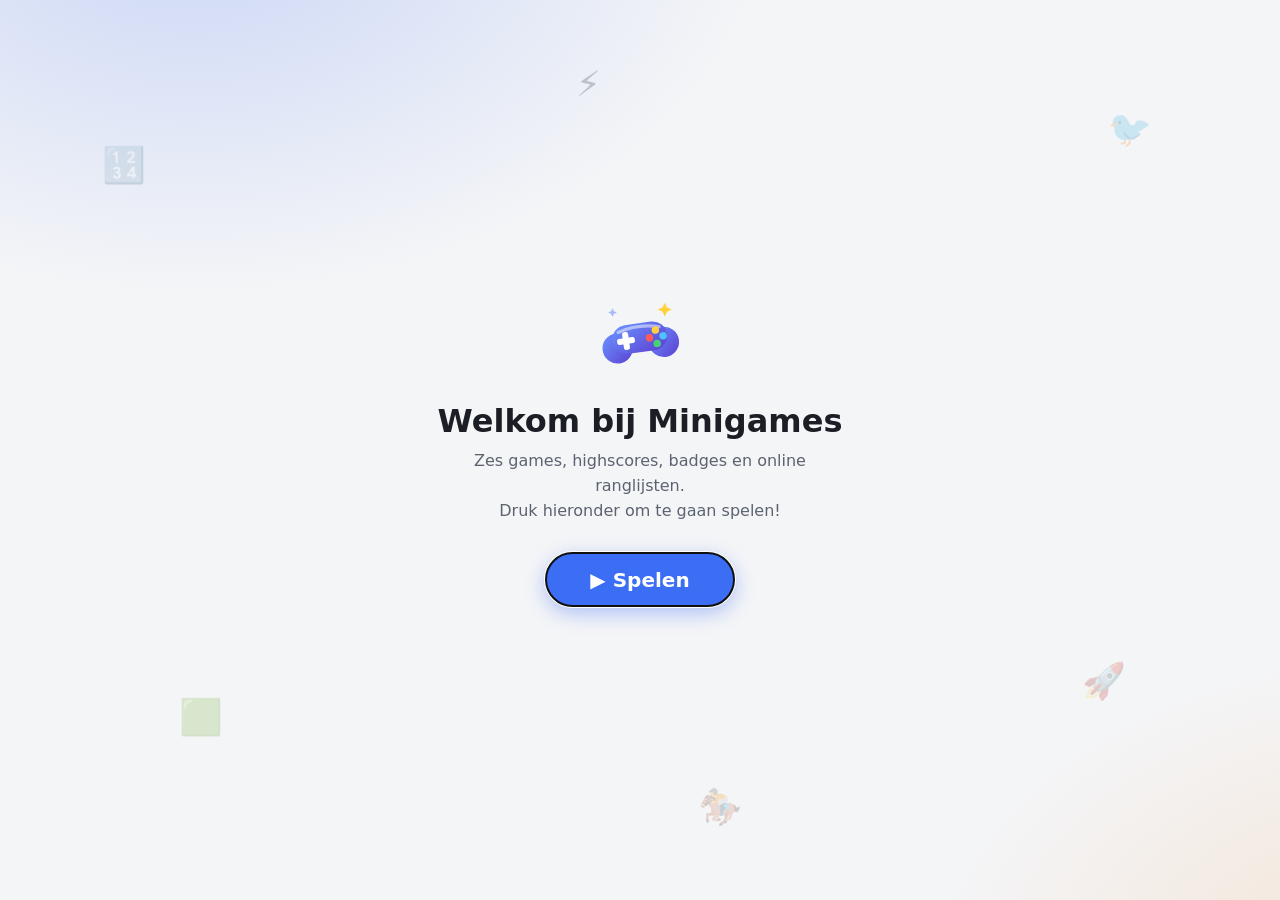
==== commit 06ddb919: "Eigen app-logo en vernieuwde PWA-iconen voor Minigames zelf - Nieuw logo: gekantelde controller met " ====
--- a/index.html
+++ b/index.html
@@ -5,7 +5,6 @@
   <meta name="viewport" content="width=device-width, initial-scale=1">
   <title>Minigames</title>
   <meta name="description" content="Een verzameling minigames met highscores, gebouwd voor GitHub Pages.">
-  <link rel="icon" href="data:image/svg+xml,<svg xmlns=%22http://www.w3.org/2000/svg%22 viewBox=%220 0 100 100%22><text y=%22.9em%22 font-size=%2290%22>🎮</text></svg>">
   <link rel="icon" type="image/png" sizes="192x192" href="icons/icon-192.png">
 
   <!-- PWA: installeerbaar via Chrome op Android -->
@@ -34,7 +33,27 @@
       <span>🔢</span><span>🐦</span><span>🟩</span><span>🚀</span><span>⚡</span><span>🏇</span>
     </div>
     <div class="welcome-inner">
-      <div class="welcome-logo" aria-hidden="true">🎮</div>
+      <div class="welcome-logo" aria-hidden="true"><svg viewBox="0 0 64 64">
+        <defs><linearGradient id="aglog" x1="0" y1="0" x2="1" y2="1">
+          <stop offset="0" stop-color="#6b93ff"/><stop offset="1" stop-color="#5b3fd0"/>
+        </linearGradient></defs>
+        <g transform="rotate(-8 32 34)">
+          <circle cx="15" cy="38" r="11" fill="url(#aglog)"/>
+          <circle cx="49" cy="38" r="11" fill="url(#aglog)"/>
+          <rect x="12" y="22" width="40" height="21" rx="10.5" fill="url(#aglog)"/>
+          <path d="M17 26.5 q15 -4.5 30 0" stroke="rgba(255,255,255,0.5)" stroke-width="2.4" fill="none" stroke-linecap="round"/>
+          <g fill="#ffffff">
+            <rect x="19.6" y="27" width="4.4" height="13" rx="1.6"/>
+            <rect x="15.3" y="31.3" width="13" height="4.4" rx="1.6"/>
+          </g>
+          <circle cx="44" cy="28.6" r="2.7" fill="#ffd23d"/>
+          <circle cx="44" cy="38.4" r="2.7" fill="#48d17a"/>
+          <circle cx="39" cy="33.5" r="2.7" fill="#ff5b5b"/>
+          <circle cx="49" cy="33.5" r="2.7" fill="#4fc3ff"/>
+        </g>
+        <path d="M50 7 l1.6 3.4 3.4 1.6 -3.4 1.6 -1.6 3.4 -1.6 -3.4 -3.4 -1.6 3.4 -1.6 Z" fill="#ffd23d"/>
+        <path d="M12 11 l1 2.2 2.2 1 -2.2 1 -1 2.2 -1 -2.2 -2.2 -1 2.2 -1 Z" fill="#a9bcf7"/>
+      </svg></div>
       <h1>Welkom bij Minigames</h1>
       <p>Zes games, highscores, badges en online ranglijsten.<br>
          Druk hieronder om te gaan spelen!</p>
@@ -43,7 +62,26 @@
   </div>
 
   <header class="app-header">
-    <a class="app-title" href="#/">🎮 Minigames</a>
+    <a class="app-title" href="#/"><svg class="app-logo" viewBox="0 0 64 64" aria-hidden="true">
+      <defs><linearGradient id="aglog2" x1="0" y1="0" x2="1" y2="1">
+        <stop offset="0" stop-color="#6b93ff"/><stop offset="1" stop-color="#5b3fd0"/>
+      </linearGradient></defs>
+      <g transform="rotate(-8 32 34)">
+        <circle cx="15" cy="38" r="11" fill="url(#aglog2)"/>
+        <circle cx="49" cy="38" r="11" fill="url(#aglog2)"/>
+        <rect x="12" y="22" width="40" height="21" rx="10.5" fill="url(#aglog2)"/>
+        <path d="M17 26.5 q15 -4.5 30 0" stroke="rgba(255,255,255,0.5)" stroke-width="2.4" fill="none" stroke-linecap="round"/>
+        <g fill="#ffffff">
+          <rect x="19.6" y="27" width="4.4" height="13" rx="1.6"/>
+          <rect x="15.3" y="31.3" width="13" height="4.4" rx="1.6"/>
+        </g>
+        <circle cx="44" cy="28.6" r="2.7" fill="#ffd23d"/>
+        <circle cx="44" cy="38.4" r="2.7" fill="#48d17a"/>
+        <circle cx="39" cy="33.5" r="2.7" fill="#ff5b5b"/>
+        <circle cx="49" cy="33.5" r="2.7" fill="#4fc3ff"/>
+      </g>
+      <path d="M50 7 l1.6 3.4 3.4 1.6 -3.4 1.6 -1.6 3.4 -1.6 -3.4 -3.4 -1.6 3.4 -1.6 Z" fill="#ffd23d"/>
+    </svg> Minigames</a>
     <div class="header-actions">
       <button id="install-btn" class="btn btn-primary" hidden>Installeren</button>
       <button id="sync-status" class="sync-chip" title="Synchronisatiestatus" hidden></button>
--- a/css/style.css
+++ b/css/style.css
@@ -87,6 +87,8 @@
   text-overflow: ellipsis;
   white-space: nowrap;
 }
+.app-logo { width: 1.5em; height: 1.5em; vertical-align: -0.42em; }
+.welcome-logo svg { width: 5.5rem; height: 5.5rem; }
 
 .header-actions { display: flex; gap: 0.4rem; flex-shrink: 0; align-items: center; }
 
@@ -256,6 +258,16 @@
 .card-cat-simulatie .card-icon { background: rgba(95, 135, 245, 0.18); }
 /* Vogel Vlucht: eigen artwork in een mini-luchtje. */
 .card-game-vogelvlucht .card-icon { background: linear-gradient(180deg, #5b9fee, #bfe0f8); }
+/* 2048: warme creme-tint zoals het klassieke spelbord. */
+.card-game-2048 .card-icon { background: linear-gradient(180deg, #faf8ef, #ecdfc8); }
+/* Reactietest: frisgroene tint zoals het KLIK-vlak. */
+.card-game-reactie .card-icon { background: linear-gradient(180deg, #e9f9ef, #c6ecd4); }
+/* Blokjes: donkere steengroeve zoals het speelveld. */
+.card-game-tetris .card-icon { background: linear-gradient(180deg, #32363f, #24262d); }
+/* Ruimteschieter: diepe ruimte zoals het speelveld. */
+.card-game-ruimteschieter .card-icon { background: linear-gradient(180deg, #10132b, #04050d); }
+/* Paardensport: lucht boven, weiland onder — zoals de buitenbak-scenes. */
+.card-game-paardensport .card-icon { background: linear-gradient(180deg, #b9dcec 55%, #7fae57 55%); }
 .card-body h3 { margin: 0 0 0.25rem; }
 .card-body p { margin: 0 0 0.6rem; color: var(--text-muted); font-size: 0.9rem; }
 .card-meta { display: flex; flex-wrap: wrap; gap: 0.4rem; }
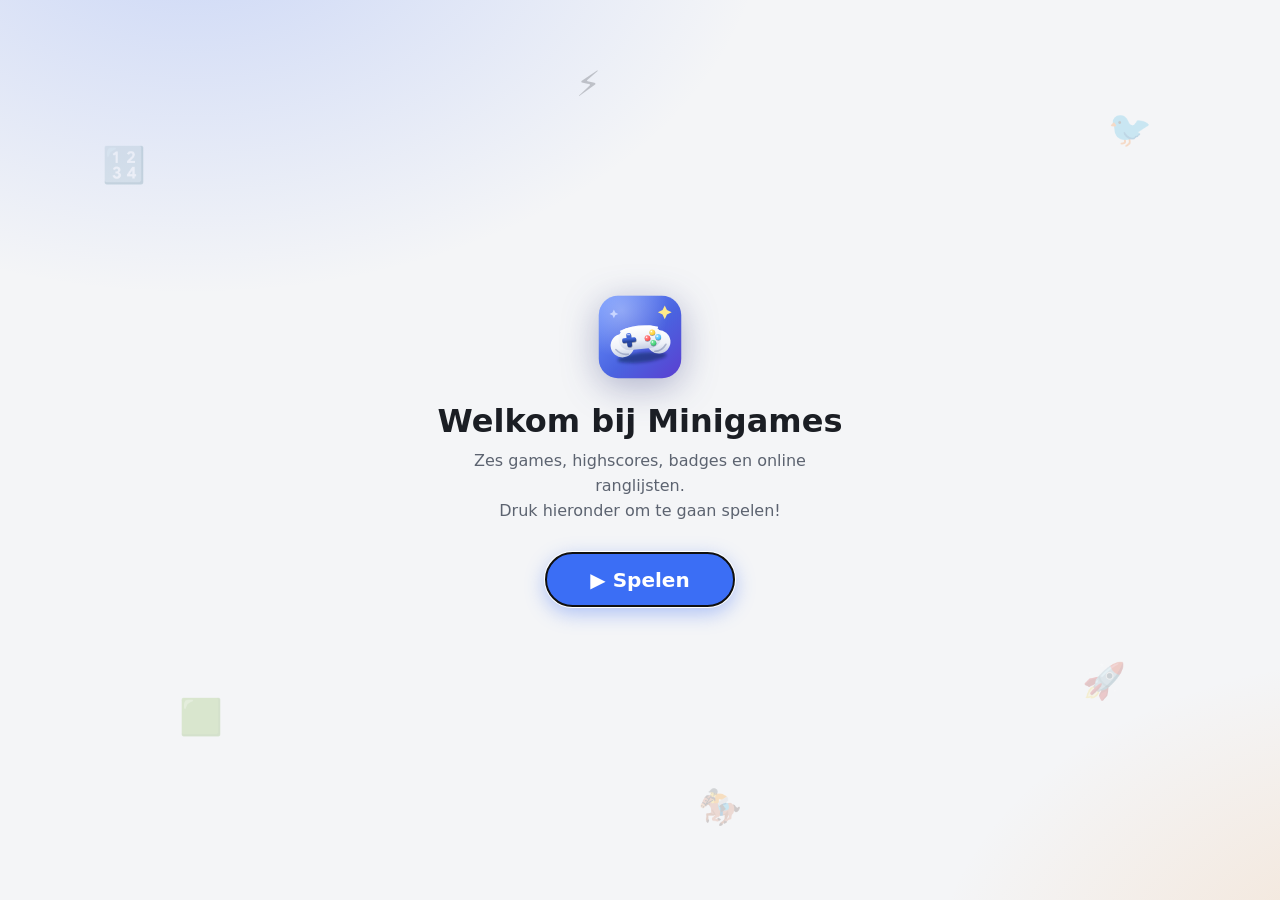
==== commit 9f8d2688: "App-logo realistischer: 3D-look met glans, schaduwen en diepte - Controller nu met volumetrische wit" ====
--- a/index.html
+++ b/index.html
@@ -28,31 +28,74 @@
   </script>
 </head>
 <body>
+  <!-- Gedeelde gradients/filters voor het app-logo (blijft altijd in de DOM). -->
+  <svg width="0" height="0" style="position:absolute" aria-hidden="true">
+    <defs>
+      <linearGradient id="lg-body" x1="0" y1="0" x2="0" y2="1">
+        <stop offset="0" stop-color="#ffffff"/>
+        <stop offset="0.6" stop-color="#eef1f8"/>
+        <stop offset="1" stop-color="#c6cfe4"/>
+      </linearGradient>
+      <linearGradient id="lg-dpad" x1="0" y1="0" x2="0" y2="1">
+        <stop offset="0" stop-color="#4a71e8"/><stop offset="1" stop-color="#1f3c8f"/>
+      </linearGradient>
+      <radialGradient id="lg-by" cx="0.35" cy="0.3" r="1">
+        <stop offset="0" stop-color="#ffe98a"/><stop offset="0.55" stop-color="#ffd23d"/><stop offset="1" stop-color="#cf9d12"/>
+      </radialGradient>
+      <radialGradient id="lg-bg" cx="0.35" cy="0.3" r="1">
+        <stop offset="0" stop-color="#8af0b0"/><stop offset="0.55" stop-color="#48d17a"/><stop offset="1" stop-color="#1c9450"/>
+      </radialGradient>
+      <radialGradient id="lg-br" cx="0.35" cy="0.3" r="1">
+        <stop offset="0" stop-color="#ff9d9d"/><stop offset="0.55" stop-color="#ff5b5b"/><stop offset="1" stop-color="#c23434"/>
+      </radialGradient>
+      <radialGradient id="lg-bb" cx="0.35" cy="0.3" r="1">
+        <stop offset="0" stop-color="#a5e2ff"/><stop offset="0.55" stop-color="#4fc3ff"/><stop offset="1" stop-color="#2381c2"/>
+      </radialGradient>
+      <filter id="lg-soft" x="-60%" y="-60%" width="220%" height="220%"><feGaussianBlur stdDeviation="1.6"/></filter>
+      <linearGradient id="lg-tile" x1="0" y1="0" x2="1" y2="1">
+        <stop offset="0" stop-color="#6b93ff"/><stop offset="0.55" stop-color="#4a63e0"/><stop offset="1" stop-color="#5b3fd0"/>
+      </linearGradient>
+      <radialGradient id="lg-sheen" cx="0.28" cy="0.18" r="0.95">
+        <stop offset="0" stop-color="rgba(255,255,255,0.32)"/><stop offset="0.6" stop-color="rgba(255,255,255,0)"/>
+      </radialGradient>
+    </defs>
+  </svg>
+
   <div id="welcome" class="welcome" hidden>
     <div class="welcome-icons" aria-hidden="true">
       <span>🔢</span><span>🐦</span><span>🟩</span><span>🚀</span><span>⚡</span><span>🏇</span>
     </div>
     <div class="welcome-inner">
       <div class="welcome-logo" aria-hidden="true"><svg viewBox="0 0 64 64">
-        <defs><linearGradient id="aglog" x1="0" y1="0" x2="1" y2="1">
-          <stop offset="0" stop-color="#6b93ff"/><stop offset="1" stop-color="#5b3fd0"/>
-        </linearGradient></defs>
-        <g transform="rotate(-8 32 34)">
-          <circle cx="15" cy="38" r="11" fill="url(#aglog)"/>
-          <circle cx="49" cy="38" r="11" fill="url(#aglog)"/>
-          <rect x="12" y="22" width="40" height="21" rx="10.5" fill="url(#aglog)"/>
-          <path d="M17 26.5 q15 -4.5 30 0" stroke="rgba(255,255,255,0.5)" stroke-width="2.4" fill="none" stroke-linecap="round"/>
-          <g fill="#ffffff">
-            <rect x="19.6" y="27" width="4.4" height="13" rx="1.6"/>
-            <rect x="15.3" y="31.3" width="13" height="4.4" rx="1.6"/>
-          </g>
-          <circle cx="44" cy="28.6" r="2.7" fill="#ffd23d"/>
-          <circle cx="44" cy="38.4" r="2.7" fill="#48d17a"/>
-          <circle cx="39" cy="33.5" r="2.7" fill="#ff5b5b"/>
-          <circle cx="49" cy="33.5" r="2.7" fill="#4fc3ff"/>
+        <rect x="2" y="2" width="60" height="60" rx="14" fill="url(#lg-tile)"/>
+        <rect x="2" y="2" width="60" height="60" rx="14" fill="url(#lg-sheen)"/>
+        <g transform="translate(32 33) scale(0.78) rotate(-6) translate(-32 -33)">
+          <ellipse cx="32" cy="51" rx="23" ry="4.5" fill="rgba(15,20,60,0.45)" filter="url(#lg-soft)"/>
+          <circle cx="15" cy="38" r="11" fill="url(#lg-body)"/>
+          <circle cx="49" cy="38" r="11" fill="url(#lg-body)"/>
+          <rect x="12" y="22" width="40" height="21" rx="10.5" fill="url(#lg-body)"/>
+          <path d="M15 24.5 q17 -5.5 34 0" stroke="rgba(255,255,255,0.95)" stroke-width="1.7" fill="none" stroke-linecap="round"/>
+          <path d="M8.5 41 q4.5 6 11 5.5 M55.5 41 q-4.5 6 -11 5.5" stroke="rgba(90,105,150,0.4)" stroke-width="1.5" fill="none" stroke-linecap="round"/>
+          <rect x="19.9" y="27.7" width="4.4" height="13" rx="1.6" fill="rgba(15,25,60,0.45)"/>
+          <rect x="15.6" y="32" width="13" height="4.4" rx="1.6" fill="rgba(15,25,60,0.45)"/>
+          <rect x="19.6" y="27" width="4.4" height="13" rx="1.6" fill="url(#lg-dpad)"/>
+          <rect x="15.3" y="31.3" width="13" height="4.4" rx="1.6" fill="url(#lg-dpad)"/>
+          <rect x="20.3" y="27.7" width="3" height="1.3" rx="0.65" fill="rgba(255,255,255,0.6)"/>
+          <circle cx="44" cy="29.3" r="2.7" fill="rgba(15,25,60,0.4)"/>
+          <circle cx="44" cy="28.6" r="2.7" fill="url(#lg-by)"/>
+          <circle cx="43.2" cy="27.7" r="0.7" fill="rgba(255,255,255,0.95)"/>
+          <circle cx="44" cy="39.1" r="2.7" fill="rgba(15,25,60,0.4)"/>
+          <circle cx="44" cy="38.4" r="2.7" fill="url(#lg-bg)"/>
+          <circle cx="43.2" cy="37.5" r="0.7" fill="rgba(255,255,255,0.95)"/>
+          <circle cx="39" cy="34.2" r="2.7" fill="rgba(15,25,60,0.4)"/>
+          <circle cx="39" cy="33.5" r="2.7" fill="url(#lg-br)"/>
+          <circle cx="38.2" cy="32.6" r="0.7" fill="rgba(255,255,255,0.95)"/>
+          <circle cx="49" cy="34.2" r="2.7" fill="rgba(15,25,60,0.4)"/>
+          <circle cx="49" cy="33.5" r="2.7" fill="url(#lg-bb)"/>
+          <circle cx="48.2" cy="32.6" r="0.7" fill="rgba(255,255,255,0.95)"/>
         </g>
-        <path d="M50 7 l1.6 3.4 3.4 1.6 -3.4 1.6 -1.6 3.4 -1.6 -3.4 -3.4 -1.6 3.4 -1.6 Z" fill="#ffd23d"/>
-        <path d="M12 11 l1 2.2 2.2 1 -2.2 1 -1 2.2 -1 -2.2 -2.2 -1 2.2 -1 Z" fill="#a9bcf7"/>
+        <path d="M50 9 l1.6 3.4 3.4 1.6 -3.4 1.6 -1.6 3.4 -1.6 -3.4 -3.4 -1.6 3.4 -1.6 Z" fill="#ffe98a"/>
+        <path d="M13 12 l1 2.2 2.2 1 -2.2 1 -1 2.2 -1 -2.2 -2.2 -1 2.2 -1 Z" fill="#c9d6ff"/>
       </svg></div>
       <h1>Welkom bij Minigames</h1>
       <p>Zes games, highscores, badges en online ranglijsten.<br>
@@ -63,24 +106,28 @@
 
   <header class="app-header">
     <a class="app-title" href="#/"><svg class="app-logo" viewBox="0 0 64 64" aria-hidden="true">
-      <defs><linearGradient id="aglog2" x1="0" y1="0" x2="1" y2="1">
-        <stop offset="0" stop-color="#6b93ff"/><stop offset="1" stop-color="#5b3fd0"/>
-      </linearGradient></defs>
-      <g transform="rotate(-8 32 34)">
-        <circle cx="15" cy="38" r="11" fill="url(#aglog2)"/>
-        <circle cx="49" cy="38" r="11" fill="url(#aglog2)"/>
-        <rect x="12" y="22" width="40" height="21" rx="10.5" fill="url(#aglog2)"/>
-        <path d="M17 26.5 q15 -4.5 30 0" stroke="rgba(255,255,255,0.5)" stroke-width="2.4" fill="none" stroke-linecap="round"/>
-        <g fill="#ffffff">
-          <rect x="19.6" y="27" width="4.4" height="13" rx="1.6"/>
-          <rect x="15.3" y="31.3" width="13" height="4.4" rx="1.6"/>
-        </g>
-        <circle cx="44" cy="28.6" r="2.7" fill="#ffd23d"/>
-        <circle cx="44" cy="38.4" r="2.7" fill="#48d17a"/>
-        <circle cx="39" cy="33.5" r="2.7" fill="#ff5b5b"/>
-        <circle cx="49" cy="33.5" r="2.7" fill="#4fc3ff"/>
+      <rect x="2" y="2" width="60" height="60" rx="14" fill="url(#lg-tile)"/>
+      <rect x="2" y="2" width="60" height="60" rx="14" fill="url(#lg-sheen)"/>
+      <g transform="translate(32 33) scale(0.78) rotate(-6) translate(-32 -33)">
+        <ellipse cx="32" cy="51" rx="23" ry="4.5" fill="rgba(15,20,60,0.45)" filter="url(#lg-soft)"/>
+        <circle cx="15" cy="38" r="11" fill="url(#lg-body)"/>
+        <circle cx="49" cy="38" r="11" fill="url(#lg-body)"/>
+        <rect x="12" y="22" width="40" height="21" rx="10.5" fill="url(#lg-body)"/>
+        <path d="M15 24.5 q17 -5.5 34 0" stroke="rgba(255,255,255,0.95)" stroke-width="1.7" fill="none" stroke-linecap="round"/>
+        <rect x="19.9" y="27.7" width="4.4" height="13" rx="1.6" fill="rgba(15,25,60,0.45)"/>
+        <rect x="15.6" y="32" width="13" height="4.4" rx="1.6" fill="rgba(15,25,60,0.45)"/>
+        <rect x="19.6" y="27" width="4.4" height="13" rx="1.6" fill="url(#lg-dpad)"/>
+        <rect x="15.3" y="31.3" width="13" height="4.4" rx="1.6" fill="url(#lg-dpad)"/>
+        <circle cx="44" cy="29.3" r="2.7" fill="rgba(15,25,60,0.4)"/>
+        <circle cx="44" cy="28.6" r="2.7" fill="url(#lg-by)"/>
+        <circle cx="44" cy="39.1" r="2.7" fill="rgba(15,25,60,0.4)"/>
+        <circle cx="44" cy="38.4" r="2.7" fill="url(#lg-bg)"/>
+        <circle cx="39" cy="34.2" r="2.7" fill="rgba(15,25,60,0.4)"/>
+        <circle cx="39" cy="33.5" r="2.7" fill="url(#lg-br)"/>
+        <circle cx="49" cy="34.2" r="2.7" fill="rgba(15,25,60,0.4)"/>
+        <circle cx="49" cy="33.5" r="2.7" fill="url(#lg-bb)"/>
       </g>
-      <path d="M50 7 l1.6 3.4 3.4 1.6 -3.4 1.6 -1.6 3.4 -1.6 -3.4 -3.4 -1.6 3.4 -1.6 Z" fill="#ffd23d"/>
+      <path d="M50 9 l1.6 3.4 3.4 1.6 -3.4 1.6 -1.6 3.4 -1.6 -3.4 -3.4 -1.6 3.4 -1.6 Z" fill="#ffe98a"/>
     </svg> Minigames</a>
     <div class="header-actions">
       <button id="install-btn" class="btn btn-primary" hidden>Installeren</button>
--- a/css/style.css
+++ b/css/style.css
@@ -87,8 +87,17 @@
   text-overflow: ellipsis;
   white-space: nowrap;
 }
-.app-logo { width: 1.5em; height: 1.5em; vertical-align: -0.42em; }
-.welcome-logo svg { width: 5.5rem; height: 5.5rem; }
+.app-logo {
+  width: 1.5em;
+  height: 1.5em;
+  vertical-align: -0.42em;
+  filter: drop-shadow(0 1px 2px rgba(20, 30, 70, 0.35));
+}
+.welcome-logo svg {
+  width: 5.5rem;
+  height: 5.5rem;
+  filter: drop-shadow(0 8px 18px rgba(40, 50, 120, 0.35));
+}
 
 .header-actions { display: flex; gap: 0.4rem; flex-shrink: 0; align-items: center; }
 
